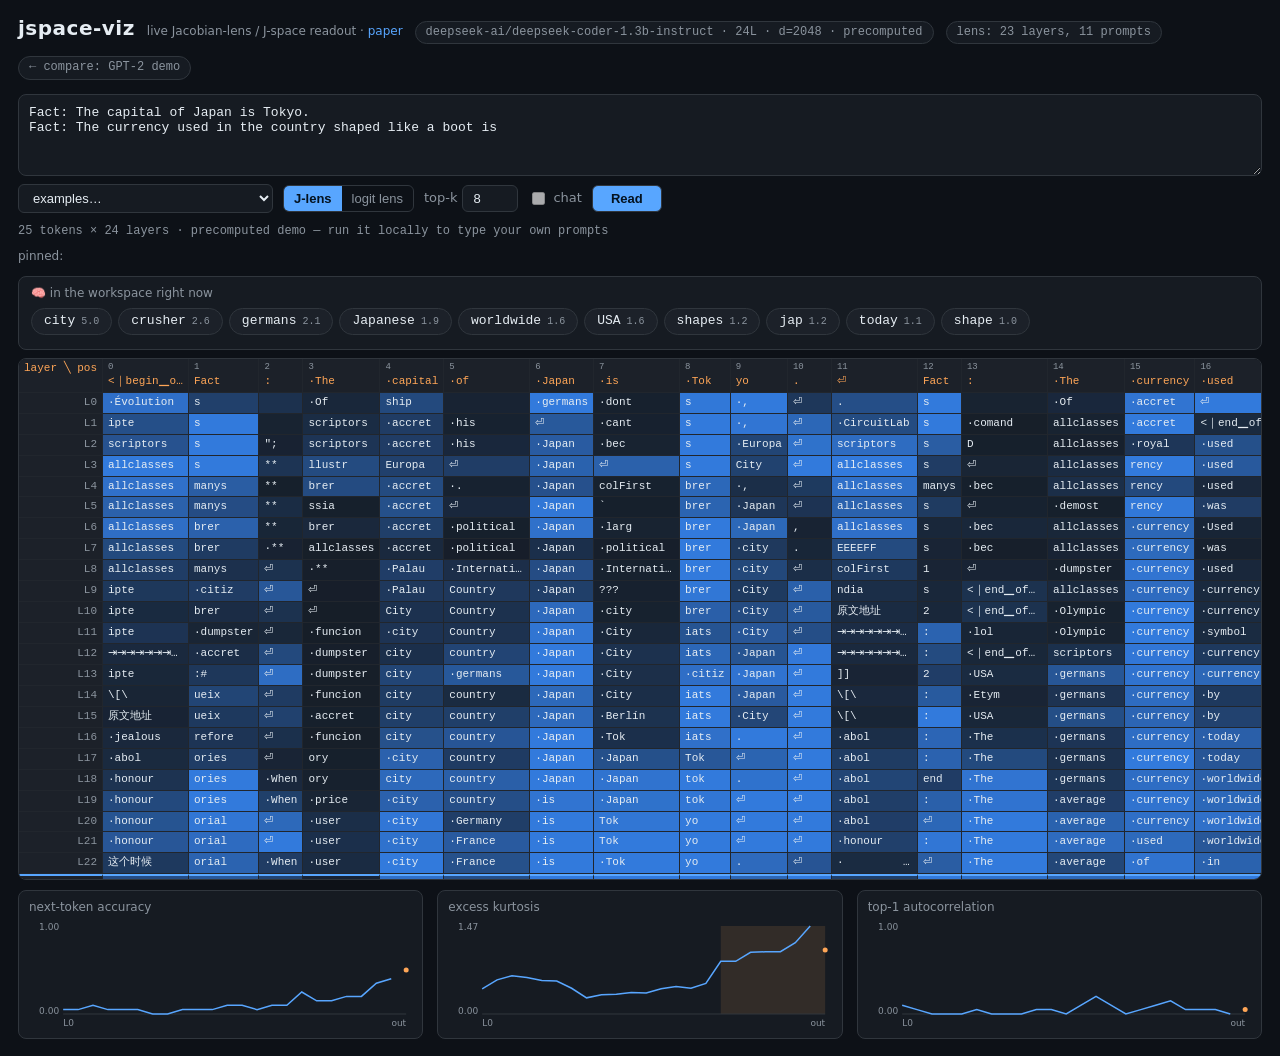
==== docs/deepseek/index.html @ 223ded9f "Publish DeepSeek-coder demo page (10-prompt partial lens) with cross-links docs/deepseek/: same exam" ====
<!doctype html>
<html lang="en">
<head>
<meta charset="utf-8">
<meta name="viewport" content="width=device-width, initial-scale=1">
<title>jspace-viz — live J-space visualizer</title>
<link rel="stylesheet" href="static/app.css">
</head>
<body>
<header>
  <h1>jspace-viz</h1>
  <span class="sub">live Jacobian-lens / J-space readout &middot; <a href="https://transformer-circuits.pub/2026/workspace/index.html" target="_blank" rel="noopener">paper</a></span>
  <span id="model-chip" class="chip">loading&hellip;</span>
  <span id="lens-chip" class="chip"></span>
</header>

<section id="controls">
  <textarea id="prompt" rows="4" spellcheck="false" placeholder="Type a prompt, then Read."></textarea>
  <div class="row">
    <select id="examples"><option value="">examples&hellip;</option></select>
    <div class="toggle" id="mode-toggle">
      <button data-mode="jlens" class="active" title="transport with J_l before unembedding">J-lens</button>
      <button data-mode="logit" title="unembed the raw residual (J = I baseline)">logit lens</button>
    </div>
    <label>top-k <input id="topk" type="number" min="1" max="20" value="8"></label>
    <label title="wrap the prompt in the model's chat template"><input id="chat" type="checkbox"> chat</label>
    <button id="read" class="primary">Read</button>
    <span id="status"></span>
  </div>
  <div class="row" id="pinned-row" hidden>
    <span class="hint">pinned:</span>
    <span id="pinned-chips"></span>
    <button id="view-top1" hidden>back to top-1 view</button>
  </div>
</section>

<section id="workspace-panel" hidden>
  <h3 title="Concepts active in the middle layers that are neither words from your prompt nor the model's literal next word — the J-space content. Click one to trace where it lives.">🧠 in the workspace right now</h3>
  <div id="workspace-chips"></div>
</section>

<section id="grid-wrap"><div id="grid"></div></section>

<section id="metrics">
  <div class="metric"><h3 title="fraction of positions where the lens top-1 equals the actual next token">next-token accuracy</h3><svg id="m-acc"></svg></div>
  <div class="metric"><h3 title="mean excess kurtosis of lens logits — the paper's workspace-layer signature">excess kurtosis</h3><svg id="m-kurt"></svg></div>
  <div class="metric"><h3 title="fraction of adjacent positions sharing the same lens top-1 token">top-1 autocorrelation</h3><svg id="m-auto"></svg></div>
</section>

<div id="tooltip" hidden></div>
<script src="static/app.js"></script>
</body>
</html>
---- docs/deepseek/static/app.css ----
:root {
  --bg: #0d1117; --panel: #161b22; --border: #30363d;
  --fg: #e6edf3; --dim: #8b949e; --accent: #58a6ff; --hot: #ffa657;
  --mono: ui-monospace, "SF Mono", Menlo, monospace;
}
* { box-sizing: border-box; }
body { margin: 0; background: var(--bg); color: var(--fg); font: 14px/1.45 -apple-system, system-ui, sans-serif; }
a { color: var(--accent); text-decoration: none; }

header { display: flex; align-items: baseline; gap: 12px; padding: 14px 18px 6px; flex-wrap: wrap; }
header h1 { margin: 0; font-size: 20px; letter-spacing: .5px; }
.sub { color: var(--dim); font-size: 12px; }
.chip { background: var(--panel); border: 1px solid var(--border); border-radius: 20px; padding: 2px 10px; font-size: 12px; color: var(--dim); font-family: var(--mono); }

#controls { padding: 8px 18px; display: flex; flex-direction: column; gap: 8px; }
#prompt { width: 100%; background: var(--panel); color: var(--fg); border: 1px solid var(--border); border-radius: 8px; padding: 10px; font-family: var(--mono); font-size: 13px; resize: vertical; }
#prompt:focus { outline: 1px solid var(--accent); }
.row { display: flex; align-items: center; gap: 10px; flex-wrap: wrap; }
select, input[type=number], button { background: var(--panel); color: var(--fg); border: 1px solid var(--border); border-radius: 6px; padding: 5px 10px; font-size: 13px; }
input[type=number] { width: 56px; }
label { color: var(--dim); font-size: 13px; display: flex; align-items: center; gap: 5px; }
button { cursor: pointer; }
button:hover { border-color: var(--accent); }
button.primary { background: var(--accent); color: #04121f; font-weight: 600; padding: 5px 18px; }
.toggle { display: inline-flex; border: 1px solid var(--border); border-radius: 6px; overflow: hidden; }
.toggle button { border: 0; border-radius: 0; background: transparent; color: var(--dim); }
.toggle button.active { background: var(--accent); color: #04121f; font-weight: 600; }
#status { color: var(--dim); font-size: 12px; font-family: var(--mono); }
#status.err { color: #f85149; }
.hint { color: var(--dim); font-size: 12px; }
.pin-chip { display: inline-flex; align-items: center; gap: 5px; background: var(--panel); border: 1px solid var(--border); border-radius: 20px; padding: 1px 8px; margin-right: 6px; font-family: var(--mono); font-size: 12px; cursor: pointer; }
.pin-chip.sel { border-color: var(--hot); color: var(--hot); }
.pin-chip .x { color: var(--dim); }
.pin-chip .x:hover { color: #f85149; }

#workspace-panel { margin: 2px 18px 8px; background: var(--panel); border: 1px solid var(--border); border-radius: 8px; padding: 8px 12px; }
#workspace-panel h3 { margin: 0 0 6px; font-size: 12px; color: var(--dim); font-weight: 500; }
.ws-chip { display: inline-flex; align-items: baseline; gap: 6px; background: #1c2129; border: 1px solid var(--border); border-radius: 20px; padding: 3px 12px; margin: 0 6px 6px 0; font-family: var(--mono); font-size: 13px; cursor: pointer; }
.ws-chip:hover { border-color: var(--hot); }
.ws-chip .score { color: var(--dim); font-size: 10px; }

#grid-wrap { overflow: auto; margin: 6px 18px; border: 1px solid var(--border); border-radius: 8px; max-height: 58vh; background: var(--panel); }
#grid { display: grid; font-family: var(--mono); font-size: 11px; width: max-content; }
.cell, .hcell, .lcell {
  padding: 2px 5px; border-right: 1px solid #21262d; border-bottom: 1px solid #21262d;
  white-space: pre; overflow: hidden; text-overflow: ellipsis; max-width: 86px; min-width: 44px;
}
.hcell { position: sticky; top: 0; background: #1c2129; color: var(--hot); z-index: 2; max-height: 90px; }
.hcell .idx { color: var(--dim); font-size: 9px; display: block; }
.lcell { position: sticky; left: 0; background: #1c2129; color: var(--dim); z-index: 1; text-align: right; }
.corner { position: sticky; top: 0; left: 0; z-index: 3; background: #1c2129; }
.cell { cursor: pointer; color: var(--fg); }
.cell:hover { outline: 1px solid var(--accent); }
.outrow { border-top: 2px solid var(--accent); }
.lcell.outrow { color: var(--accent); font-weight: 700; }

#metrics { display: flex; gap: 14px; padding: 4px 18px 18px; flex-wrap: wrap; }
.metric { flex: 1 1 260px; background: var(--panel); border: 1px solid var(--border); border-radius: 8px; padding: 8px 10px; }
.metric h3 { margin: 0 0 4px; font-size: 12px; color: var(--dim); font-weight: 500; }
.metric svg { width: 100%; height: 110px; display: block; }

#tooltip {
  position: fixed; z-index: 10; background: #1c2129; border: 1px solid var(--border);
  border-radius: 8px; padding: 8px 10px; font-family: var(--mono); font-size: 12px;
  pointer-events: none; max-width: 340px; box-shadow: 0 8px 24px rgba(0,0,0,.5);
}
#tooltip table { border-collapse: collapse; }
#tooltip td { padding: 0 8px 0 0; }
#tooltip .p { color: var(--accent); text-align: right; }
#tooltip .meta { color: var(--dim); margin-top: 4px; }
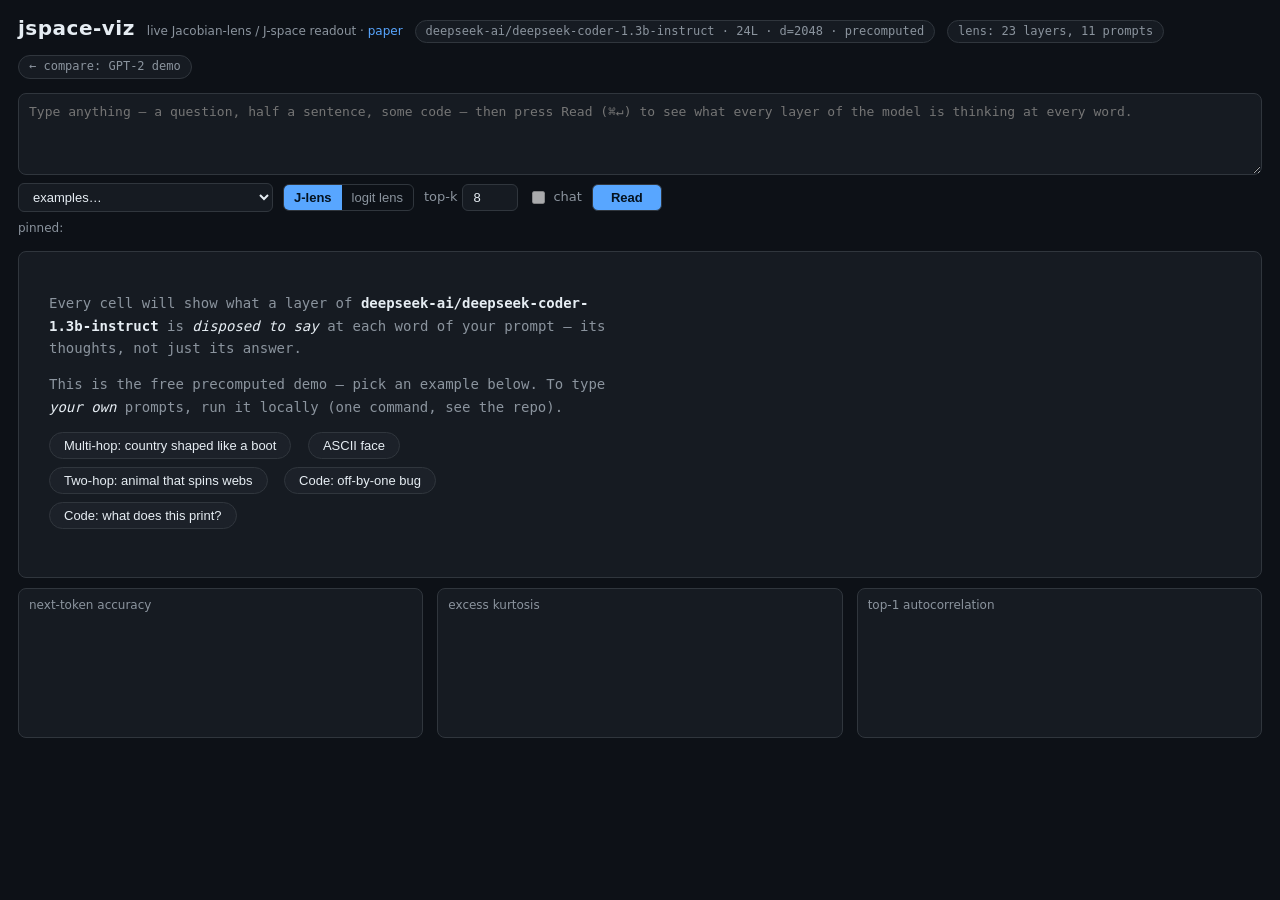
==== commit aa1f600b: "UX: start blank with welcome hint + one-click example chips No more auto-loaded example; static demo" ====
--- a/docs/deepseek/index.html
+++ b/docs/deepseek/index.html
@@ -15,7 +15,7 @@
 </header>
 
 <section id="controls">
-  <textarea id="prompt" rows="4" spellcheck="false" placeholder="Type a prompt, then Read."></textarea>
+  <textarea id="prompt" rows="4" spellcheck="false" placeholder="Type anything — a question, half a sentence, some code — then press Read (⌘↵) to see what every layer of the model is thinking at every word."></textarea>
   <div class="row">
     <select id="examples"><option value="">examples&hellip;</option></select>
     <div class="toggle" id="mode-toggle">
--- a/docs/deepseek/static/app.css
+++ b/docs/deepseek/static/app.css
@@ -39,6 +39,11 @@
 .ws-chip:hover { border-color: var(--hot); }
 .ws-chip .score { color: var(--dim); font-size: 10px; }
 
+.welcome { padding: 26px 30px; max-width: 640px; color: var(--dim); font-size: 14px; line-height: 1.6; }
+.welcome b, .welcome i, .welcome em { color: var(--fg); }
+.ex-chip { background: #1c2129; border: 1px solid var(--border); border-radius: 20px; padding: 5px 14px; margin: 0 8px 8px 0; font-size: 13px; color: var(--fg); cursor: pointer; }
+.ex-chip:hover { border-color: var(--accent); color: var(--accent); }
+
 #grid-wrap { overflow: auto; margin: 6px 18px; border: 1px solid var(--border); border-radius: 8px; max-height: 58vh; background: var(--panel); }
 #grid { display: grid; font-family: var(--mono); font-size: 11px; width: max-content; }
 .cell, .hcell, .lcell {
